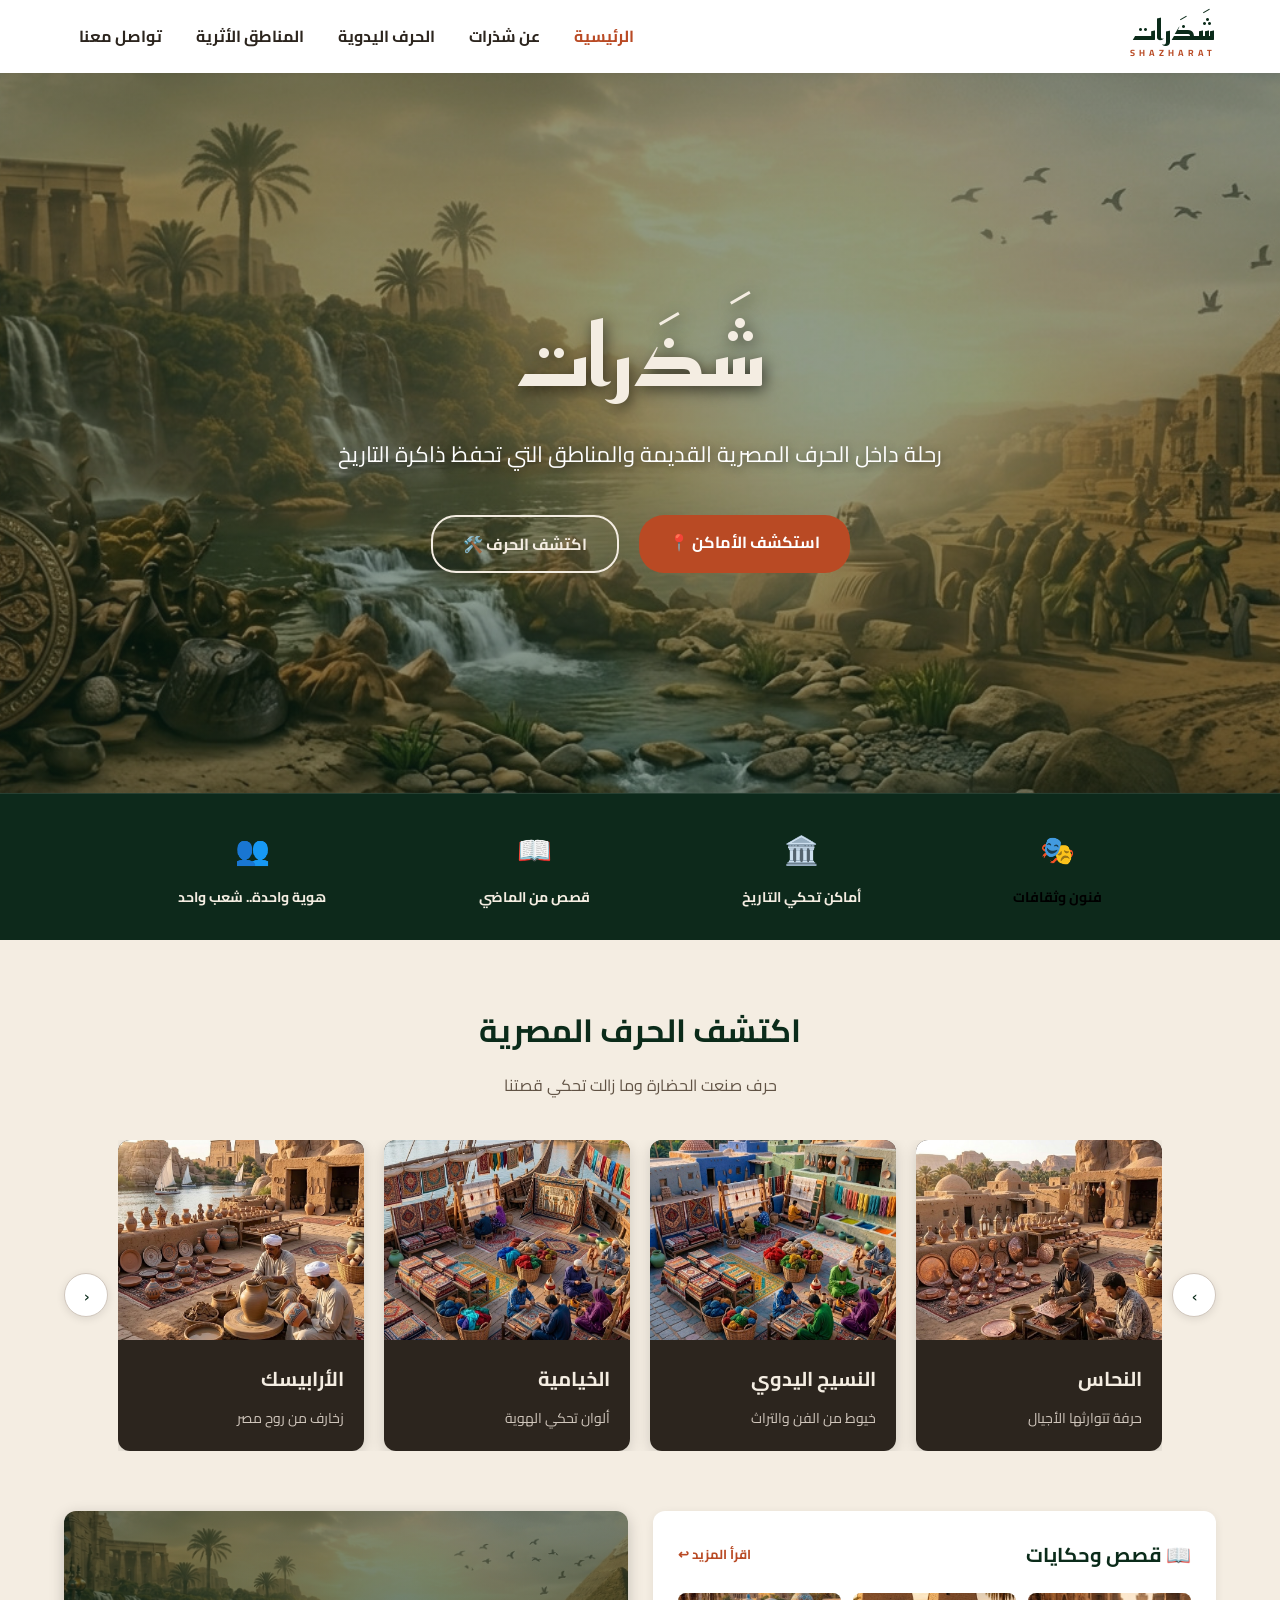
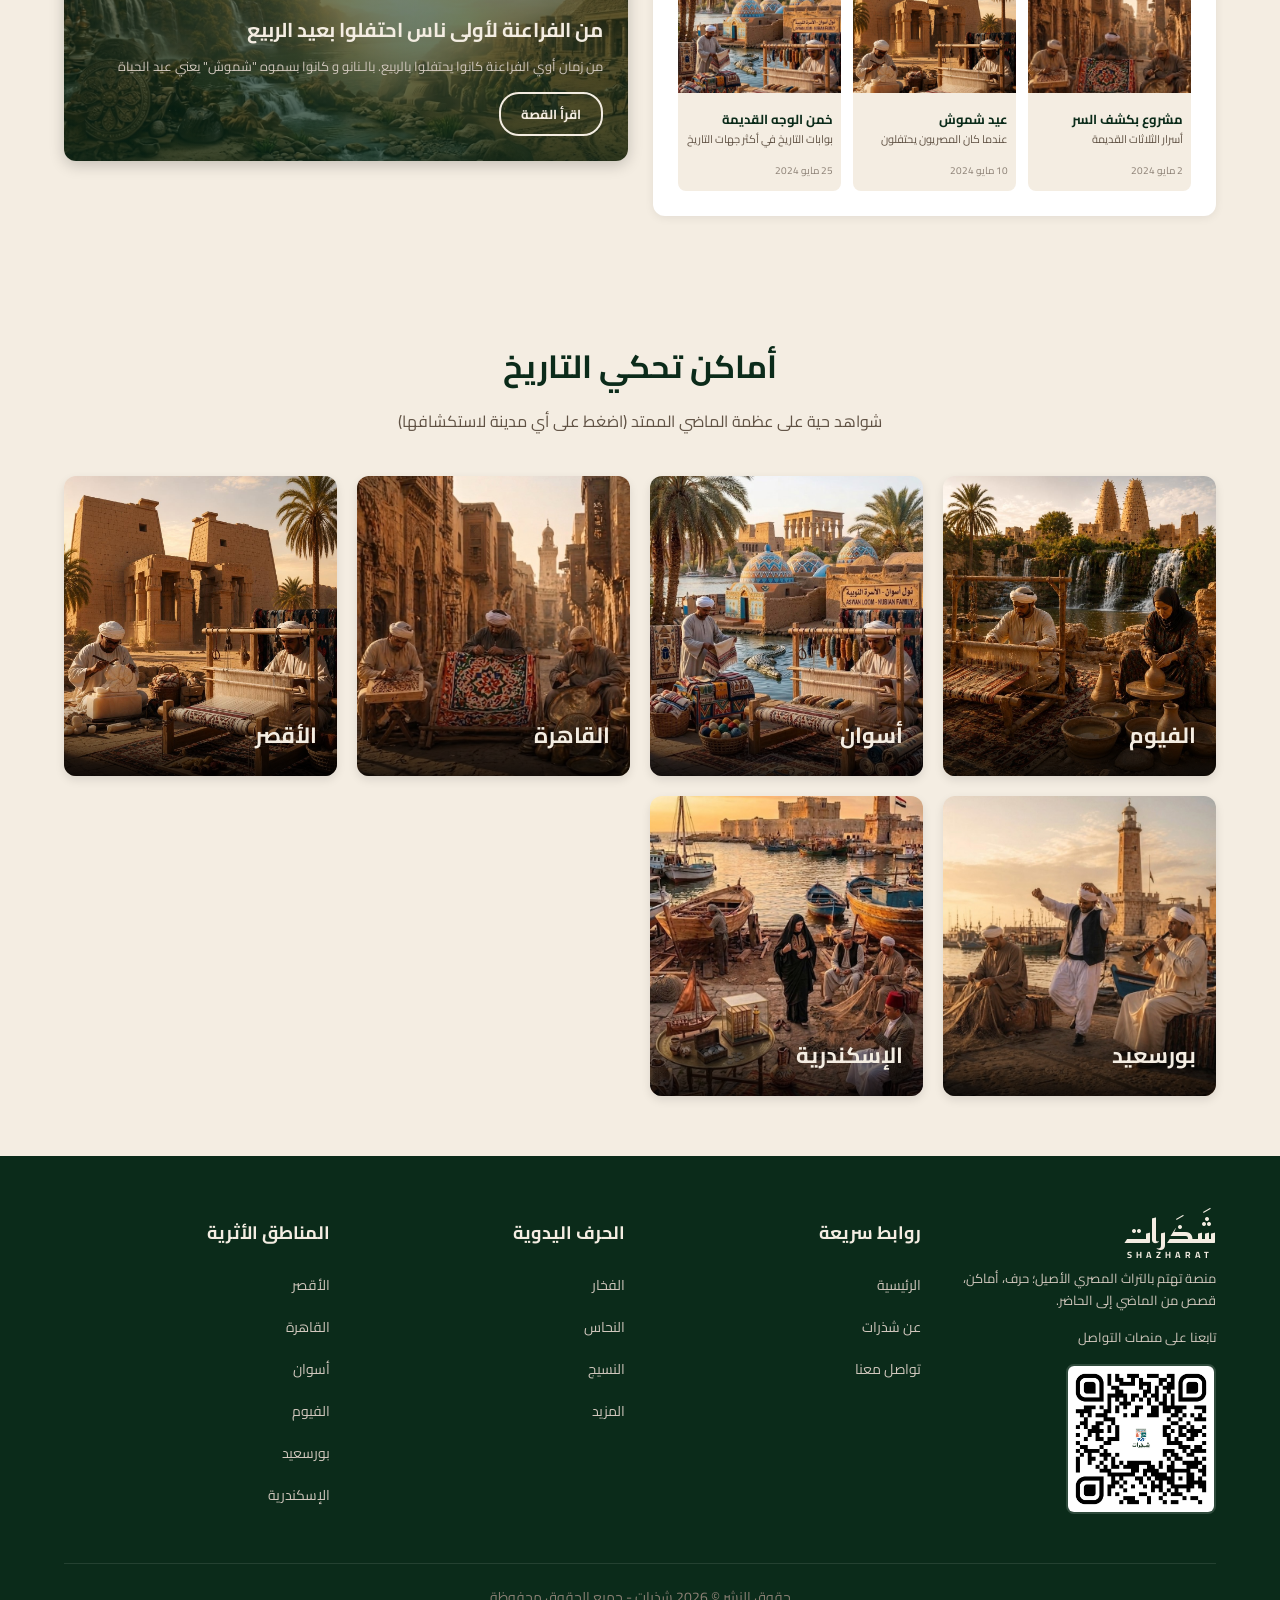
==== index.html @ 28dd688f "craete" ====
<!DOCTYPE html>
<html lang="ar" dir="rtl">
<head>
    <meta charset="UTF-8">
    <meta name="viewport" content="width=device-width, initial-scale=1.0">
    <title>شذرات - الرئيسية</title>
    
    <link rel="preconnect" href="https://fonts.googleapis.com">
    <link rel="preconnect" href="https://fonts.gstatic.com" crossorigin>
    <link href="https://fonts.googleapis.com/css2?family=Cairo:wght@400;700&family=Reem+Kufi:wght@700&display=swap" rel="stylesheet">
    <link rel="stylesheet" href="style.css">
    
    <style>
        html { scroll-behavior: smooth; }

        .modal {
            display: none; 
            position: fixed;
            z-index: 1000;
            left: 0; top: 0;
            width: 100%; height: 100%;
            background-color: rgba(0,0,0,0.6);
            backdrop-filter: blur(5px);
            overflow-y: auto;
        }

        .modal-content {
            background-color: #fcfbfa;
            margin: 5% auto;
            padding: 30px;
            border-radius: 12px;
            width: 80%;
            max-width: 850px;
            text-align: right;
            box-shadow: 0 5px 15px rgba(0,0,0,0.3);
            position: relative;
            animation: fadeIn 0.4s ease-out;
            line-height: 1.8;
        }

        .close-btn {
            color: #aaa;
            position: absolute;
            top: 15px; left: 20px;
            font-size: 30px;
            font-weight: bold;
            cursor: pointer;
            transition: color 0.2s;
        }

        .close-btn:hover { color: #d4a373; }

        @keyframes fadeIn {
            from { opacity: 0; transform: translateY(-20px); }
            to   { opacity: 1; transform: translateY(0); }
        }
    </style>
</head>
<body>

    <!-- الهيدر -->
    <header class="main-header">
        <div class="logo brand-font">
            شَذَرات
            <span class="logo-en">SHAZHARAT</span>
        </div>
        <nav class="nav-links" id="navLinks">
            <a href="#" class="active">الرئيسية</a>
            <a href="javascript:void(0)" id="aboutBtn">عن شذرات</a>
            <a href="crafts.html">الحرف اليدوية</a>
            <a href="#places-section">المناطق الأثرية</a>
            <a href="#">تواصل معنا</a>
        </nav>
        <button class="menu-toggle" id="menuToggle">☰</button>
    </header>

    <!-- الهيرو -->
    <section class="hero-section">
        <div class="hero-content">
            <h1 class="hero-title brand-font">شَذَرات</h1>
            <p class="hero-subtitle">رحلة داخل الحرف المصرية القديمة والمناطق التي تحفظ ذاكرة التاريخ</p>
            <div class="hero-buttons">
                <a href="#places-section" class="btn btn-primary">استكشف الأماكن 📍</a>
                <a href="crafts.html" class="btn btn-secondary">اكتشف الحرف 🛠️</a>
            </div>
        </div>
    </section>

    <!-- شريط التصنيفات -->
    <section class="quick-categories">
        <a href="arts-culture.html" class="category-item" style="text-decoration:none;color:inherit;">
            <span class="category-icon">🎭</span>
            <p>فنون وثقافات</p>
        </a>
        <div class="category-item">
            <span class="category-icon">🏛️</span>
            <p>أماكن تحكي التاريخ</p>
        </div>
        <div class="category-item">
            <span class="category-icon">📖</span>
            <p>قصص من الماضي</p>
        </div>
        <div class="category-item">
            <span class="category-icon">👥</span>
            <p>هوية واحدة.. شعب واحد</p>
        </div>
    </section>

    <!-- مودال عن شذرات -->
    <div id="aboutModal" class="modal">
        <div class="modal-content">
            <span class="close-btn" id="closeBtn">&times;</span>
            <h2 style="color:#0b2b1a;font-size:1.8rem;margin-bottom:15px;border-bottom:2px solid #d4a373;display:inline-block;padding-bottom:5px;">👥 مَن نحن؟</h2>
            <p style="font-size:1.05rem;color:#333;margin-bottom:10px;">نحن طلاب الفرقة الرابعة بقسم العلاقات العامة والإعلان، كلية الإعلام – جامعة بنى سويف.</p>
            <p style="font-size:1.05rem;color:#555;margin-bottom:25px;">لم يكن مشروع تخرجنا مجرد مهمة أكاديمية تنتهي بانتهاء العام الدراسي، بل اخترنا أن يكون رسالة نابضة بالحياة، تُعيد إحياء الجذور وتُسلط الضوء على الكنوز الحية التي صاغتها أيدي المبدعين المصريين عبر العصور.</p>
            <h2 style="color:#0b2b1a;font-size:1.8rem;margin-bottom:15px;border-bottom:2px solid #d4a373;display:inline-block;padding-bottom:5px;">✨ عن "شذرات"</h2>
            <blockquote style="font-style:italic;background-color:#f5f2eb;padding:15px;border-right:5px solid #0b2b1a;margin:15px 0;border-radius:4px;font-size:1.1rem;color:#0b2b1a;">
                <strong>"الشذرات هي قِطَع الذهب الصغيرة والصافية.. وهكذا هي تفاصيل هويتنا المصرية; مبعثرة في أركان المحروسة، وكل قطعة منها تحكي قصة وطن."</strong>
            </blockquote>
            <p style="font-size:1.05rem;color:#333;margin-bottom:15px;">
                <strong>"شذرات"</strong> هي حملة إعلامية متكاملة ولدت من شغفنا بتوثيق وحفظ الهوية الثقافية والحرف التراثية المصرية التي تواجه خطر الاندثار.
            </p>
            <p style="text-align:center;font-weight:bold;color:#0b2b1a;font-size:1.15rem;margin-top:30px;background-color:#e6edd9;padding:12px;border-radius:6px;">
                ✨ شذرات.. بنجمع خيوط الماضي، عشان ننور بيها طريق المستقبل.
            </p>
        </div>
    </div>

    <!-- قسم الحرف - سلايدر -->
    <section class="crafts-section">
        <h2 class="section-title">اكتشف الحرف المصرية</h2>
        <p class="section-subtitle">حرف صنعت الحضارة وما زالت تحكي قصتنا</p>
        
        <div class="slider-wrapper">
            <button class="slider-btn" id="slidePrev">&#8250;</button>
            <div class="crafts-slider" id="craftsSlider">
                <div class="crafts-track" id="craftsTrack">
                    <div class="craft-card">
                        <div class="card-img-container"><img src="images/pottery.jpg" alt="الفخار"></div>
                        <div class="card-info"><h3>الفخار</h3><p>من الطين تصنع الحياة</p></div>
                    </div>
                    <div class="craft-card">
                        <div class="card-img-container"><img src="images/copper.jpg" alt="النحاس"></div>
                        <div class="card-info"><h3>النحاس</h3><p>حرفة تتوارثها الأجيال</p></div>
                    </div>
                    <div class="craft-card">
                        <div class="card-img-container"><img src="images/weaving.jpg" alt="النسيج اليدوي"></div>
                        <div class="card-info"><h3>النسيج اليدوي</h3><p>خيوط من الفن والتراث</p></div>
                    </div>
                    <div class="craft-card">
                        <div class="card-img-container"><img src="images/khayamiya.jpg" alt="الخيامية"></div>
                        <div class="card-info"><h3>الخيامية</h3><p>ألوان تحكي الهوية</p></div>
                    </div>
                    <div class="craft-card">
                        <div class="card-img-container"><img src="images/pottery.jpg" alt="الأرابيسك"></div>
                        <div class="card-info"><h3>الأرابيسك</h3><p>زخارف من روح مصر</p></div>
                    </div>
                </div>
            </div>
            <button class="slider-btn" id="slideNext">&#8249;</button>
        </div>
    </section>

    <!-- قسم قصص وحكايات -->
    <section class="stories-section">
        <!-- بوكس القصص -->
        <div class="stories-box">
            <div class="stories-box-header">
                <h3>📖 قصص وحكايات</h3>
                <a href="#">اقرأ المزيد ↩</a>
            </div>
            <div class="story-cards-row">
                <a href="#" class="story-mini-card">
                    <img src="images/cairo.jpg" alt="مشروع بكشف السر">
                    <div class="story-mini-info">
                        <h4>مشروع بكشف السر</h4>
                        <p>أسرار الثلاثات القديمة</p>
                        <span>2 مايو 2024</span>
                    </div>
                </a>
                <a href="#" class="story-mini-card">
                    <img src="images/luxor.jpg" alt="عيد شموش">
                    <div class="story-mini-info">
                        <h4>عيد شموش</h4>
                        <p>عندما كان المصريون يحتفلون</p>
                        <span>10 مايو 2024</span>
                    </div>
                </a>
                <a href="#" class="story-mini-card">
                    <img src="images/aswan.jpg" alt="خمن الوجه القديمة">
                    <div class="story-mini-info">
                        <h4>خمن الوجه القديمة</h4>
                        <p>بوابات التاريخ في أكثر جهات التاريخ</p>
                        <span>25 مايو 2024</span>
                    </div>
                </a>
            </div>
        </div>

        <!-- القصة المميزة -->
        <div class="featured-story">
            <h3>من الفراعنة لأولى ناس احتفلوا بعيد الربيع</h3>
            <p>من زمان أوي الفراعنة كانوا يحتفلوا بالربيع. بالـنانو و كانوا بسموه "شموش" يعني عيد الحياة</p>
            <a href="#" class="btn-story">اقرأ القصة</a>
        </div>
    </section>

    <!-- أماكن تحكي التاريخ -->
    <section id="places-section" class="places-section">
        <h2 class="section-title">أماكن تحكي التاريخ</h2>
        <p class="section-subtitle">شواهد حية على عظمة الماضي الممتد (اضغط على أي مدينة لاستكشافها)</p>
        <div class="places-grid">
            <a href="fayoum.html" class="place-card">
                <img src="images/fayoum.jpg" alt="الفيوم">
                <div class="place-overlay"><h3>الفيوم</h3></div>
            </a>
            <a href="aswan.html" class="place-card">
                <img src="images/aswan.jpg" alt="أسوان">
                <div class="place-overlay"><h3>أسوان</h3></div>
            </a>
            <a href="cairo.html" class="place-card">
                <img src="images/cairo.jpg" alt="القاهرة">
                <div class="place-overlay"><h3>القاهرة</h3></div>
            </a>
            <a href="luxor.html" class="place-card">
                <img src="images/luxor.jpg" alt="الأقصر">
                <div class="place-overlay"><h3>الأقصر</h3></div>
            </a>
            <a href="portsaid.html" class="place-card">
                <img src="images/portsaid.jpg" alt="بورسعيد">
                <div class="place-overlay"><h3>بورسعيد</h3></div>
            </a>
            <a href="alexandria.html" class="place-card">
                <img src="images/alexandria.jpg" alt="الإسكندرية">
                <div class="place-overlay"><h3>الإسكندرية</h3></div>
            </a>
        </div>
    </section>

    <!-- الفوتر -->
    <footer class="main-footer">
        <div class="footer-container">
            <div class="footer-col">
                <h3 class="footer-logo brand-font">
                    شَذَرات
                    <span class="logo-en">SHAZHARAT</span>
                </h3>
                <p>منصة تهتم بالتراث المصري الأصيل؛ حرف، أماكن، قصص من الماضي إلى الحاضر.</p>
                <div class="qr-wrapper">
                    <p class="qr-label">تابعنا على منصات التواصل</p>
                    <img src="images/follow-us.jpg" alt="QR Code - تابعنا" class="qr-img">
                </div>
            </div>
            <div class="footer-col">
                <h4>روابط سريعة</h4>
                <ul>
                    <li><a href="#">الرئيسية</a></li>
                    <li><a href="javascript:void(0)" id="footerAboutBtn">عن شذرات</a></li>
                    <li><a href="#">تواصل معنا</a></li>
                </ul>
            </div>
            <div class="footer-col">
                <h4>الحرف اليدوية</h4>
                <ul>
                    <li><a href="crafts.html#pottery-section">الفخار</a></li>
                    <li><a href="crafts.html#copper-section">النحاس</a></li>
                    <li><a href="crafts.html#weaving-section">النسيج</a></li>
                    <li><a href="crafts.html">المزيد</a></li>
                </ul>
            </div>
            <div class="footer-col">
                <h4>المناطق الأثرية</h4>
                <ul>
                    <li><a href="luxor.html">الأقصر</a></li>
                    <li><a href="cairo.html">القاهرة</a></li>
                    <li><a href="aswan.html">أسوان</a></li>
                    <li><a href="fayoum.html">الفيوم</a></li>
                    <li><a href="portsaid.html">بورسعيد</a></li>
                    <li><a href="alexandria.html">الإسكندرية</a></li>
                </ul>
            </div>

        </div>
        <div class="footer-bottom">
            <p>حقوق النشر © 2026 شذرات - جميع الحقوق محفوظة</p>
        </div>
    </footer>

    <script>
        // القائمة
        const menuToggle = document.getElementById("menuToggle");
        const navLinks = document.getElementById("navLinks");
        menuToggle.onclick = function() { navLinks.classList.toggle("open"); }

        // المودال
        const modal = document.getElementById("aboutModal");
        const btnHeader = document.getElementById("aboutBtn");
        const btnFooter = document.getElementById("footerAboutBtn");
        const closeBtn = document.getElementById("closeBtn");
        btnHeader.onclick = function() { modal.style.display = "block"; }
        btnFooter.onclick = function() { modal.style.display = "block"; }
        closeBtn.onclick = function() { modal.style.display = "none"; }
        window.onclick = function(event) { if (event.target == modal) modal.style.display = "none"; }

        // السلايدر
        const track = document.getElementById("craftsTrack");
        const slider = document.getElementById("craftsSlider");
        let currentIndex = 0;

        function getVisibleCards() {
            return window.innerWidth <= 480 ? 1 : window.innerWidth <= 768 ? 2 : 4;
        }

        function getCardWidth() {
            const cards = track.querySelectorAll(".craft-card");
            if (!cards.length) return 0;
            return cards[0].offsetWidth + 20;
        }

        function totalCards() {
            return track.querySelectorAll(".craft-card").length;
        }

        document.getElementById("slideNext").onclick = function() {
            const visible = getVisibleCards();
            const max = totalCards() - visible;
            if (currentIndex < max) {
                currentIndex++;
                track.style.transform = `translateX(${currentIndex * getCardWidth()}px)`;
            }
        }

        document.getElementById("slidePrev").onclick = function() {
            if (currentIndex > 0) {
                currentIndex--;
                track.style.transform = `translateX(${currentIndex * getCardWidth()}px)`;
            }
        }

        window.addEventListener("resize", function() {
            currentIndex = 0;
            track.style.transform = "translateX(0)";
        });
    </script>

</body>
</html>
---- style.css ----
/* ==========================================
   1. إعدادات عامة للموقع والخط
   ========================================== */
* {
    margin: 0;
    padding: 0;
    box-sizing: border-box;
    font-family: 'Cairo', sans-serif;
}

body {
    background-color: #f4ede2;
}

.brand-font {
    font-family: 'Reem Kufi', 'Cairo', sans-serif !important;
    color: #0b2b1a !important;
    font-weight: 700;
}

/* ==========================================
   2. الهيدر
   ========================================== */
.main-header {
    background-color: #ffffff;
    display: flex;
    justify-content: space-between;
    align-items: center;
    padding: 15px 5%;
    box-shadow: 0 2px 5px rgba(0,0,0,0.05);
    position: relative;
    z-index: 100;
}

.logo {
    font-size: 28px;
    font-weight: bold;
    text-align: center;
    line-height: 1.1;
}

.logo-en {
    display: block;
    font-family: 'Cairo', sans-serif !important;
    font-size: 9px;
    letter-spacing: 4px;
    color: #b94a24 !important;
    text-align: center;
    font-weight: 700;
    margin-top: 2px;
}

.nav-links a {
    text-decoration: none;
    color: #2c251e;
    margin: 0 15px;
    font-weight: 700;
    transition: color 0.3s;
}

.nav-links a:hover, .nav-links a.active {
    color: #b94a24;
}

.menu-toggle {
    display: none;
    font-size: 24px;
    background: none;
    border: none;
    cursor: pointer;
    color: #0b2b1a;
}

/* ==========================================
   3. Hero Section
   ========================================== */
.hero-section {
    background: linear-gradient(rgba(11, 43, 26, 0.45), rgba(11, 43, 26, 0.45)), 
                url('images/hero-bg.jpg') no-repeat center center/cover;
    min-height: 80vh; 
    display: flex;
    justify-content: center;
    align-items: center;
    text-align: center;
    padding: 40px 20px;
}

.hero-content {
    max-width: 700px;
}

.hero-title {
    font-size: 85px;
    margin-bottom: 15px;
    letter-spacing: 1px;
    color: #f4ede2 !important;
    text-shadow: 2px 4px 15px rgba(0, 0, 0, 0.6);
}

.hero-subtitle {
    font-size: 22px;
    color: #ffffff;
    margin-bottom: 40px;
    line-height: 1.8;
    text-shadow: 1px 2px 8px rgba(0, 0, 0, 0.5);
}

.hero-buttons {
    display: flex;
    justify-content: center;
    gap: 20px;
}

.btn {
    padding: 12px 30px;
    font-size: 16px;
    font-weight: bold;
    text-decoration: none;
    border-radius: 25px;
    transition: all 0.3s ease;
}

.btn-primary {
    background-color: #b94a24;
    color: #ffffff;
}

.btn-primary:hover {
    background-color: #9c3b1b;
}

.btn-secondary {
    background-color: transparent;
    color: #f4ede2;
    border: 2px solid #f4ede2;
}

.btn-secondary:hover {
    background-color: #f4ede2;
    color: #0b2b1a;
}

/* ==========================================
   4. شريط التصنيفات
   ========================================== */
.quick-categories {
    background-color: #0d291b;
    display: flex;
    justify-content: space-around;
    align-items: center;
    padding: 20px 8%;
    border-top: 1px solid rgba(255, 255, 255, 0.1);
}

.category-item {
    text-align: center;
    color: #f4ede2;
    cursor: pointer;
    transition: transform 0.3s ease, color 0.3s ease;
    padding: 10px;
}

.category-item:hover {
    transform: translateY(-5px);
    color: #b94a24;
}

.category-icon {
    font-size: 28px;
    display: block;
    margin-bottom: 8px;
}

.category-item p {
    font-size: 14px;
    font-weight: 700;
}

/* ==========================================
   5. قسم الحرف - سلايدر
   ========================================== */
.crafts-section {
    padding: 60px 5%;
    text-align: center;
    background-color: #f4ede2;
}

.section-title {
    font-size: 32px;
    color: #0b2b1a;
    margin-bottom: 10px;
    font-weight: 700;
}

.section-subtitle {
    font-size: 16px;
    color: #605244;
    margin-bottom: 40px;
}

/* السلايدر */
.slider-wrapper {
    position: relative;
    display: flex;
    align-items: center;
    gap: 10px;
}

.slider-btn {
    background-color: #ffffff;
    border: 1px solid #d1c7bd;
    border-radius: 50%;
    width: 44px;
    height: 44px;
    font-size: 18px;
    cursor: pointer;
    flex-shrink: 0;
    display: flex;
    align-items: center;
    justify-content: center;
    box-shadow: 0 2px 8px rgba(0,0,0,0.1);
    transition: all 0.3s;
    color: #0b2b1a;
    z-index: 2;
}

.slider-btn:hover {
    background-color: #0b2b1a;
    color: #f4ede2;
}

.crafts-slider {
    overflow: hidden;
    flex: 1;
}

.crafts-track {
    display: flex;
    gap: 20px;
    transition: transform 0.4s ease;
}

.craft-card {
    background-color: #2c251e;
    border-radius: 12px;
    overflow: hidden;
    box-shadow: 0 4px 15px rgba(0,0,0,0.15);
    transition: transform 0.3s ease;
    flex: 0 0 calc(25% - 15px);
    min-width: calc(25% - 15px);
}

.craft-card:hover {
    transform: translateY(-8px);
}

.card-img-container {
    height: 200px;
    overflow: hidden;
}

.card-img-container img {
    width: 100%;
    height: 100%;
    object-fit: cover;
}

.card-info {
    padding: 20px;
    text-align: right;
}

.card-info h3 {
    color: #f4ede2;
    font-size: 20px;
    margin-bottom: 8px;
}

.card-info p {
    color: #d1c7bd;
    font-size: 14px;
}

/* ==========================================
   5.5 قسم قصص وحكايات
   ========================================== */
.stories-section {
    padding: 0 5% 60px 5%;
    background-color: #f4ede2;
    display: grid;
    grid-template-columns: 1fr 1fr;
    gap: 25px;
    align-items: start;
}

/* بوكس قصص وحكايات (يسار) */
.stories-box {
    background-color: #ffffff;
    border-radius: 12px;
    padding: 25px;
    box-shadow: 0 2px 10px rgba(0,0,0,0.07);
}

.stories-box-header {
    display: flex;
    justify-content: space-between;
    align-items: center;
    margin-bottom: 20px;
}

.stories-box-header h3 {
    font-size: 20px;
    color: #0b2b1a;
    font-weight: 700;
}

.stories-box-header a {
    font-size: 13px;
    color: #b94a24;
    text-decoration: none;
    font-weight: 700;
    display: flex;
    align-items: center;
    gap: 4px;
}

.stories-box-header a:hover {
    text-decoration: underline;
}

.story-cards-row {
    display: grid;
    grid-template-columns: repeat(3, 1fr);
    gap: 12px;
}

.story-mini-card {
    border-radius: 8px;
    overflow: hidden;
    background-color: #f4ede2;
    text-decoration: none;
    transition: transform 0.3s;
    display: block;
}

.story-mini-card:hover {
    transform: translateY(-4px);
}

.story-mini-card img {
    width: 100%;
    height: 100px;
    object-fit: cover;
}

.story-mini-info {
    padding: 8px;
    text-align: right;
}

.story-mini-info h4 {
    font-size: 13px;
    color: #0b2b1a;
    font-weight: 700;
    margin-bottom: 4px;
    line-height: 1.4;
}

.story-mini-info p {
    font-size: 11px;
    color: #605244;
    line-height: 1.4;
    margin-bottom: 6px;
}

.story-mini-info span {
    font-size: 10px;
    color: #8c8075;
}

/* البوكس المميز (يمين) */
.featured-story {
    border-radius: 12px;
    overflow: hidden;
    position: relative;
    min-height: 250px;
    background: linear-gradient(rgba(11,43,26,0.5), rgba(11,43,26,0.7)),
                url('images/hero-bg.jpg') center/cover no-repeat;
    display: flex;
    flex-direction: column;
    justify-content: flex-end;
    padding: 25px;
    box-shadow: 0 4px 15px rgba(0,0,0,0.2);
}

.featured-story h3 {
    color: #f4ede2;
    font-size: 20px;
    font-weight: 700;
    margin-bottom: 10px;
    line-height: 1.5;
    text-align: right;
}

.featured-story p {
    color: #d1c7bd;
    font-size: 13px;
    line-height: 1.7;
    text-align: right;
    margin-bottom: 15px;
}

.btn-story {
    display: inline-block;
    padding: 8px 20px;
    border: 2px solid #f4ede2;
    color: #f4ede2;
    text-decoration: none;
    border-radius: 20px;
    font-size: 13px;
    font-weight: 700;
    transition: all 0.3s;
    align-self: flex-start;
}

.btn-story:hover {
    background-color: #f4ede2;
    color: #0b2b1a;
}

/* ==========================================
   5.6 أماكن تحكي التاريخ
   ========================================== */
.places-section {
    padding: 60px 5%;
    text-align: center;
    background-color: #f4ede2;
}

.places-grid {
    display: grid;
    grid-template-columns: repeat(auto-fit, minmax(220px, 1fr));
    gap: 20px;
}

.place-card {
    position: relative;
    height: 300px;
    border-radius: 12px;
    overflow: hidden;
    box-shadow: 0 4px 10px rgba(0,0,0,0.1);
    display: block;
    text-decoration: none;
}

.place-card img {
    width: 100%;
    height: 100%;
    object-fit: cover;
    transition: transform 0.5s ease;
}

.place-card:hover img {
    transform: scale(1.1);
}

.place-overlay {
    position: absolute;
    bottom: 0;
    left: 0;
    right: 0;
    background: linear-gradient(transparent, rgba(0, 0, 0, 0.8));
    padding: 20px;
    text-align: right;
}

.place-overlay h3 {
    color: #f4ede2;
    font-size: 22px;
    margin: 0;
}

/* ==========================================
   5.7 الفوتر
   ========================================== */
.main-footer {
    background-color: #0b2b1a;
    color: #d1c7bd;
    padding: 60px 5% 20px 5%;
}

.footer-container {
    display: flex;
    justify-content: space-between;
    flex-wrap: wrap;
    gap: 30px;
    border-bottom: 1px solid rgba(255,255,255,0.1);
    padding-bottom: 40px;
}

.footer-col {
    flex: 1;
    min-width: 160px;
}

.footer-logo {
    font-size: 32px;
    margin-bottom: 8px;
    color: #f4ede2 !important;
    line-height: 1;
    display: inline-block;
}

.footer-logo .logo-en {
    color: #f4ede2 !important;
    font-size: 9px;
    letter-spacing: 4px;
    margin-top: 2px;
    display: block;
    line-height: 1;
}

.footer-col p {
    font-size: 13px;
    line-height: 1.7;
    margin-bottom: 15px;
    color: #d1c7bd;
}

/* QR Code في الفوتر */
.qr-wrapper {
    margin-top: 12px;
}

.qr-label {
    font-size: 12px;
    color: #d1c7bd;
    margin-bottom: 8px;
}

.qr-img {
    width: 150px;
    height: 150px;
    object-fit: cover;
    border-radius: 8px;
    border: 2px solid rgba(255,255,255,0.15);
}

.footer-col h4 {
    color: #f4ede2;
    margin-bottom: 20px;
    font-size: 18px;
    position: relative;
}

.footer-col ul {
    list-style: none;
}

.footer-col ul li {
    margin-bottom: 12px;
}

.footer-col ul li a {
    color: #d1c7bd;
    text-decoration: none;
    transition: color 0.3s;
    font-size: 14px;
}

.footer-col ul li a:hover {
    color: #b94a24;
}

.footer-bottom {
    text-align: center;
    padding-top: 20px;
    font-size: 14px;
    color: #8c8075;
}

/* ==========================================
   6. موبايل وتابلت
   ========================================== */
@media (max-width: 768px) {
    .menu-toggle { display: block; }

    .nav-links {
        display: none;
        flex-direction: column;
        position: absolute;
        top: 100%;
        left: 0;
        right: 0;
        background-color: #ffffff;
        box-shadow: 0 4px 10px rgba(0, 0, 0, 0.1);
        padding: 15px 0;
        gap: 0;
        z-index: 999;
    }

    .nav-links.open { display: flex; }

    .nav-links a {
        margin: 0;
        padding: 12px 25px;
        width: 100%;
        text-align: right;
        border-bottom: 1px solid #f5f2eb;
    }

    .nav-links a:last-child { border-bottom: none; }

    .hero-title { font-size: 52px; }
    .hero-subtitle { font-size: 16px; }

    .hero-buttons { flex-direction: column; gap: 15px; }
    .btn { width: 100%; }

    .quick-categories {
        flex-wrap: wrap;
        justify-content: center;
        gap: 15px;
        padding: 20px;
    }

    .category-item { flex: 1 1 40%; }

    .craft-card { flex: 0 0 calc(50% - 10px); min-width: calc(50% - 10px); }

    .section-title { font-size: 26px; }

    .stories-section {
        grid-template-columns: 1fr;
    }

    .story-cards-row { grid-template-columns: repeat(2, 1fr); }

    .places-grid { grid-template-columns: repeat(2, 1fr); gap: 15px; }
    .place-overlay { text-align: center; }

    .footer-container { flex-direction: column; text-align: center; }
    .social-icons { justify-content: center; }
}

@media (max-width: 480px) {
    .craft-card { flex: 0 0 100%; min-width: 100%; }
    .places-grid { grid-template-columns: 1fr; }
    .story-cards-row { grid-template-columns: 1fr; }
}
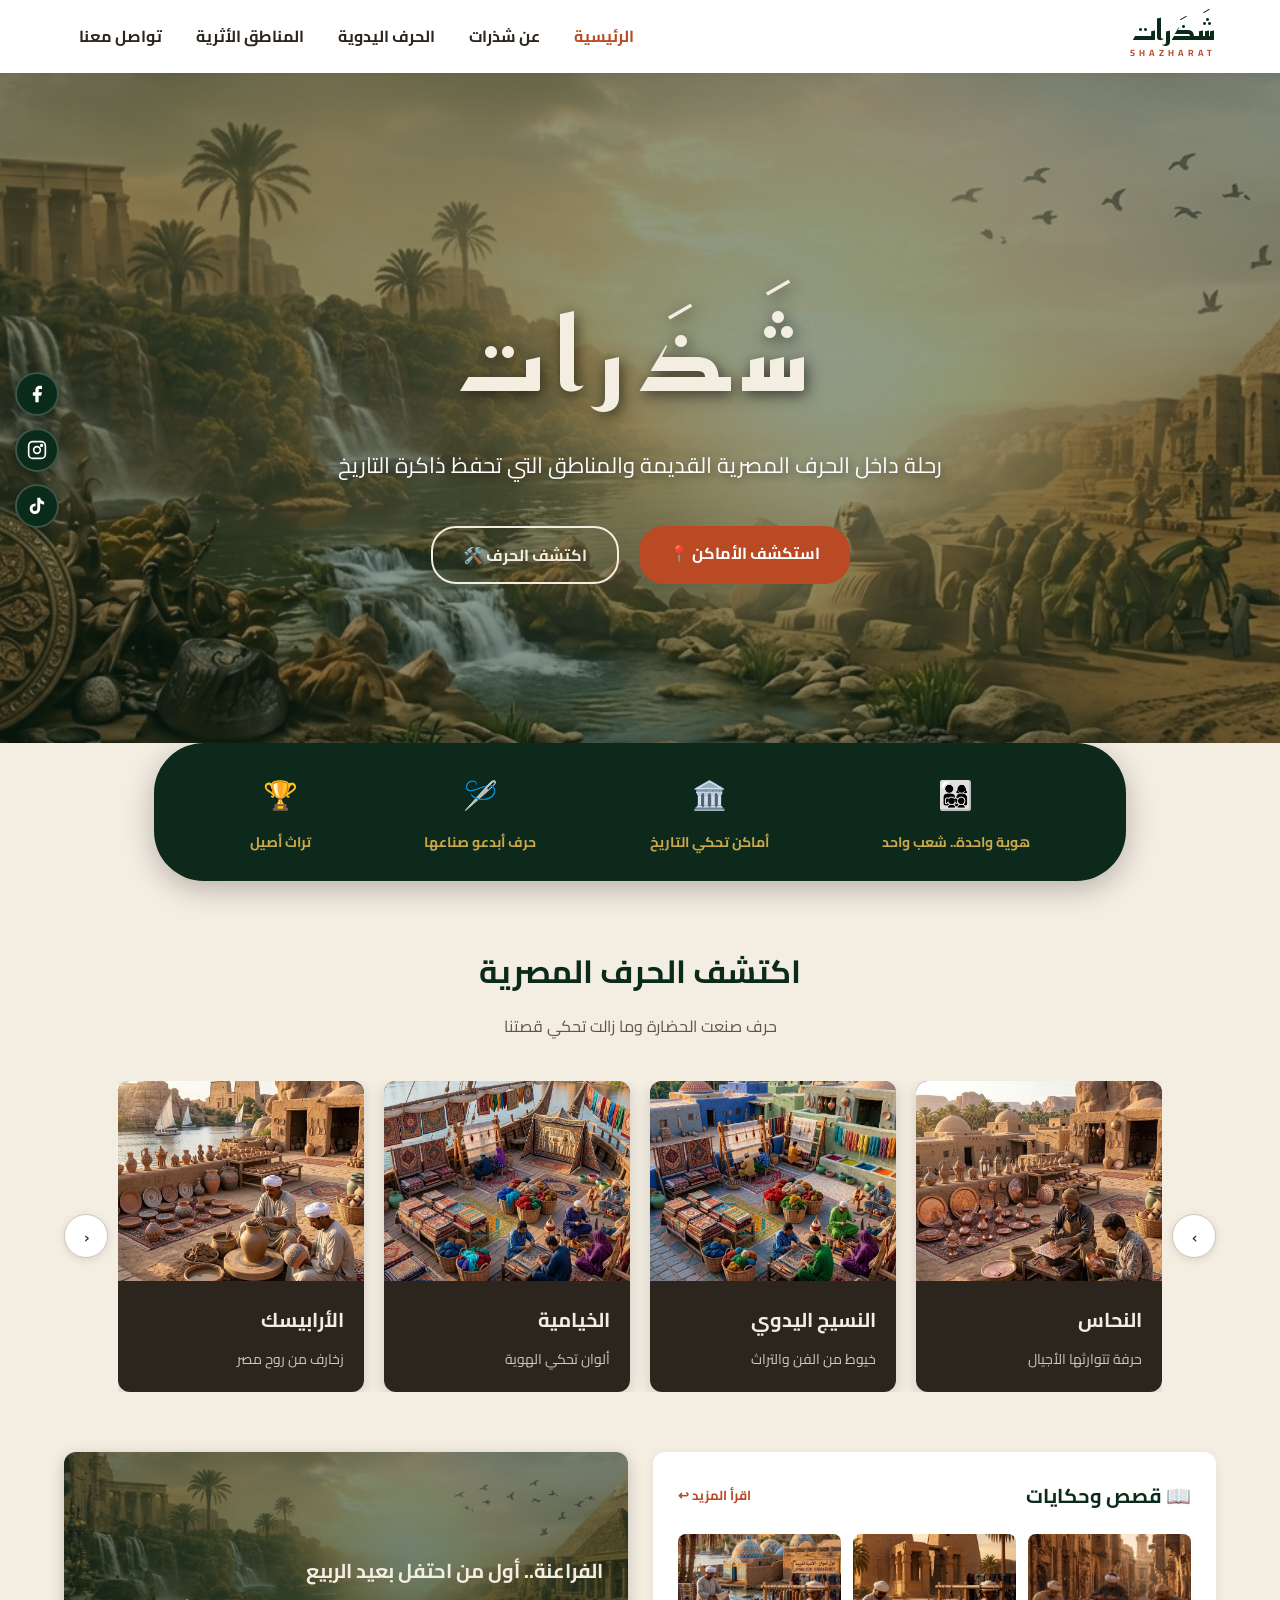
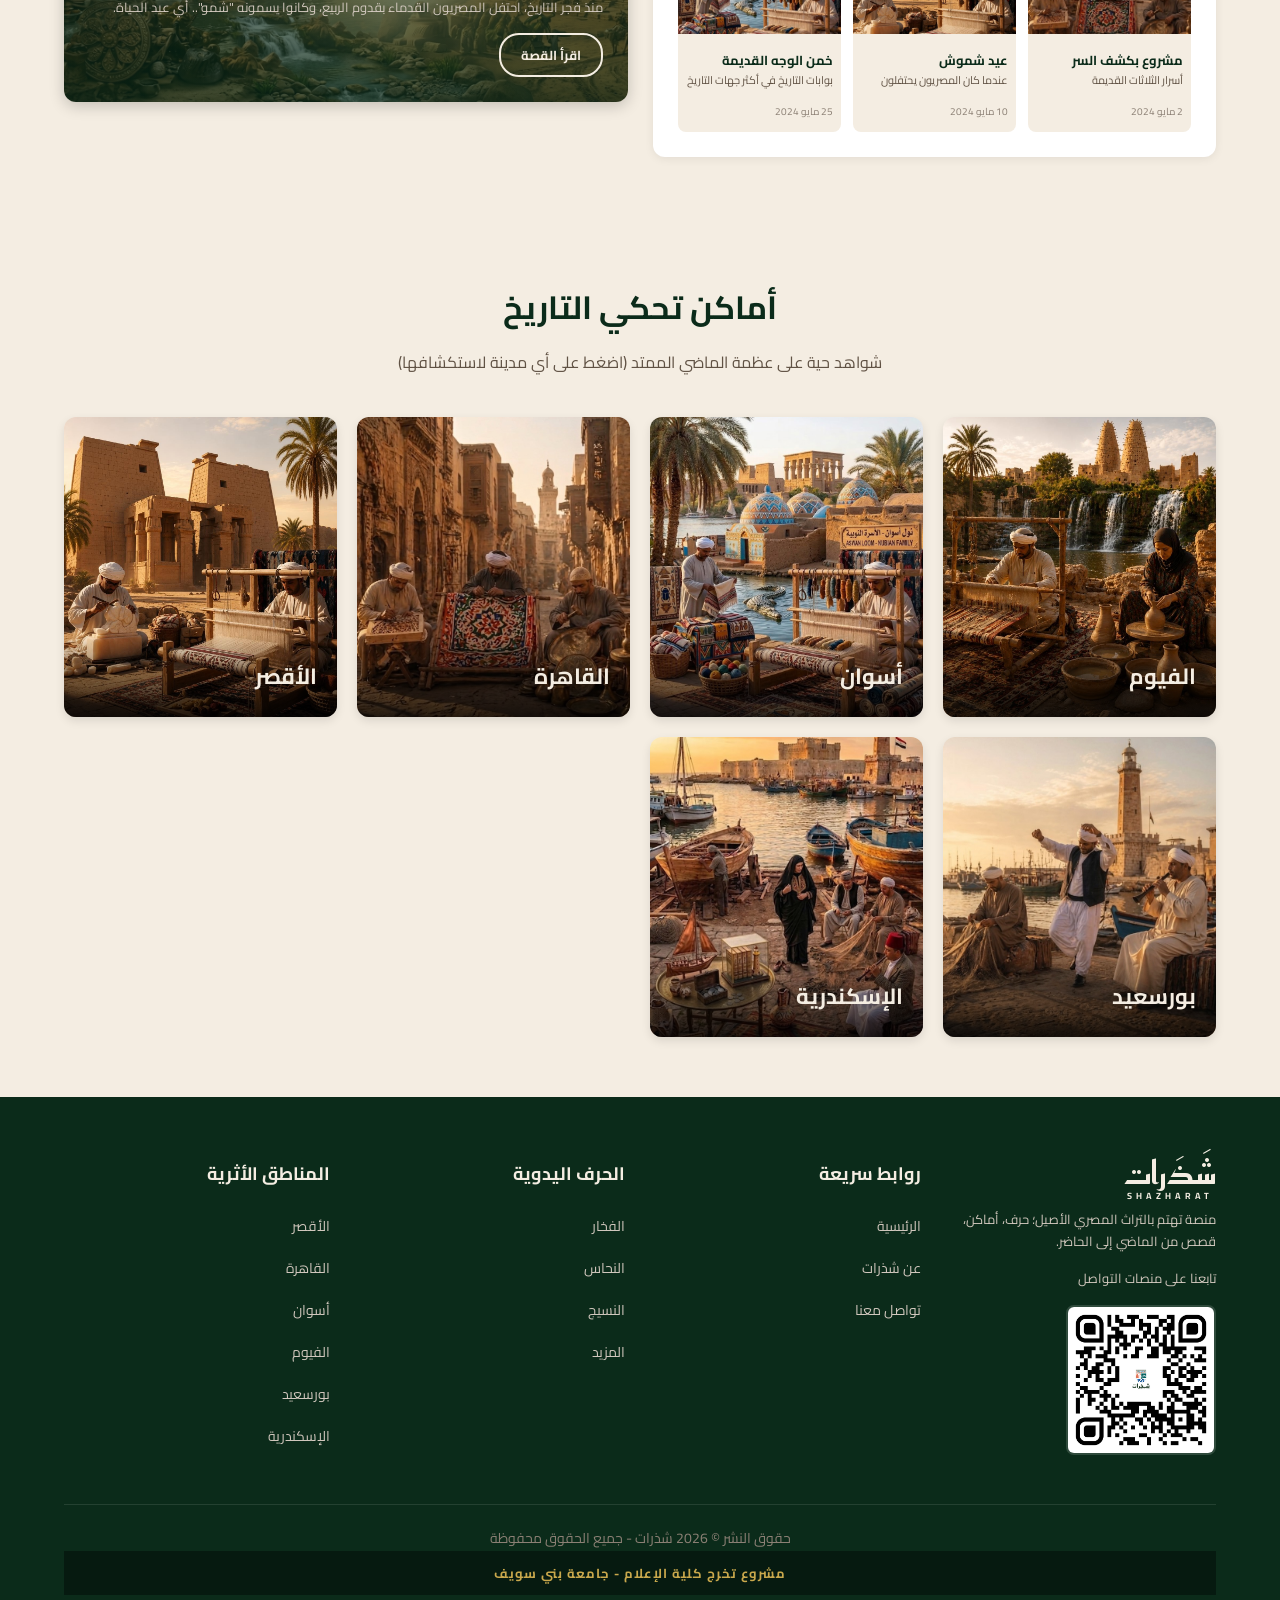
==== commit 644dc071: "First upload" ====
--- a/index.html
+++ b/index.html
@@ -74,6 +74,19 @@
         <button class="menu-toggle" id="menuToggle">☰</button>
     </header>
 
+    <!-- أيقونات السوشيال الجانبية -->
+    <div class="social-sidebar">
+        <a href="https://www.facebook.com/profile.php?id=61587742401086&mibextid=wwXIfr&rdid=8DJfgrWM0STw298u&share_url=https%3A%2F%2Fwww.facebook.com%2Fshare%2F1F2NFBipRy%2F%3Fmibextid%3DwwXIfr#" target="_blank" title="Facebook">
+            <svg width="20" height="20" viewBox="0 0 24 24" fill="white"><path d="M18 2h-3a5 5 0 0 0-5 5v3H7v4h3v8h4v-8h3l1-4h-4V7a1 1 0 0 1 1-1h3z"/></svg>
+        </a>
+        <a href="https://www.instagram.com/project.x56?igsh=MW95ZDBvMW1obDUzbQ%3D%3De" target="_blank" title="Instagram">
+            <svg width="20" height="20" viewBox="0 0 24 24" fill="none" stroke="white" stroke-width="2" stroke-linecap="round" stroke-linejoin="round"><rect x="2" y="2" width="20" height="20" rx="5" ry="5"/><circle cx="12" cy="12" r="4"/><circle cx="17.5" cy="6.5" r="1" fill="white"/></svg>
+        </a>
+        <a href="https://www.tiktok.com/@projectx430?_r=1&_t=ZS-94bt00Vonp9" target="_blank" title="TikTok">
+            <svg width="20" height="20" viewBox="0 0 24 24" fill="white"><path d="M19.59 6.69a4.83 4.83 0 0 1-3.77-4.25V2h-3.45v13.67a2.89 2.89 0 0 1-2.88 2.5 2.89 2.89 0 0 1-2.89-2.89 2.89 2.89 0 0 1 2.89-2.89c.28 0 .54.04.79.1V9.01a6.33 6.33 0 0 0-.79-.05 6.34 6.34 0 0 0-6.34 6.34 6.34 6.34 0 0 0 6.34 6.34 6.34 6.34 0 0 0 6.33-6.34V8.75a8.2 8.2 0 0 0 4.78 1.52V6.82a4.85 4.85 0 0 1-1.01-.13z"/></svg>
+        </a>
+    </div>
+
     <!-- الهيرو -->
     <section class="hero-section">
         <div class="hero-content">
@@ -87,22 +100,24 @@
     </section>
 
     <!-- شريط التصنيفات -->
-    <section class="quick-categories">
-        <a href="arts-culture.html" class="category-item" style="text-decoration:none;color:inherit;">
-            <span class="category-icon">🎭</span>
-            <p>فنون وثقافات</p>
-        </a>
-        <div class="category-item">
-            <span class="category-icon">🏛️</span>
-            <p>أماكن تحكي التاريخ</p>
-        </div>
-        <div class="category-item">
-            <span class="category-icon">📖</span>
-            <p>قصص من الماضي</p>
-        </div>
-        <div class="category-item">
-            <span class="category-icon">👥</span>
-            <p>هوية واحدة.. شعب واحد</p>
+    <section class="quick-categories-wrapper">
+        <div class="quick-categories">
+            <a href="index.html#places-section" class="category-item" style="text-decoration:none;">
+                <span class="category-icon">👨‍👩‍👧‍👦</span>
+                <p>هوية واحدة.. شعب واحد</p>
+            </a>
+            <a href="index.html#places-section" class="category-item" style="text-decoration:none;">
+                <span class="category-icon">🏛️</span>
+                <p>أماكن تحكي التاريخ</p>
+            </a>
+            <a href="crafts.html" class="category-item" style="text-decoration:none;">
+                <span class="category-icon">🪡</span>
+                <p>حرف أبدعو صناعها</p>
+            </a>
+            <a href="arts-culture.html" class="category-item" style="text-decoration:none;">
+                <span class="category-icon">🏆</span>
+                <p>تراث أصيل</p>
+            </a>
         </div>
     </section>
 
@@ -199,10 +214,48 @@
 
         <!-- القصة المميزة -->
         <div class="featured-story">
-            <h3>من الفراعنة لأولى ناس احتفلوا بعيد الربيع</h3>
-            <p>من زمان أوي الفراعنة كانوا يحتفلوا بالربيع. بالـنانو و كانوا بسموه "شموش" يعني عيد الحياة</p>
-            <a href="#" class="btn-story">اقرأ القصة</a>
-        </div>
+            <h3>الفراعنة.. أول من احتفل بعيد الربيع</h3>
+            <p>منذ فجر التاريخ، احتفل المصريون القدماء بقدوم الربيع، وكانوا يسمونه "شمو".. أي عيد الحياة.</p>
+            <button onclick="document.getElementById('storyModal').style.display='block'" class="btn-story">اقرأ القصة</button>
+        </div>
+    </section>
+
+    <!-- مودال القصة -->
+    <div id="storyModal" style="display:none; position:fixed; z-index:1000; left:0; top:0; width:100%; height:100%; background:rgba(0,0,0,0.7); backdrop-filter:blur(5px); overflow-y:auto;">
+        <div style="background:#fcfbfa; margin:4% auto; padding:40px; border-radius:14px; width:85%; max-width:800px; text-align:right; position:relative; line-height:2; box-shadow:0 10px 40px rgba(0,0,0,0.3); animation:fadeIn 0.4s ease-out;">
+            <span onclick="document.getElementById('storyModal').style.display='none'" style="position:absolute; top:15px; left:20px; font-size:30px; cursor:pointer; color:#aaa; font-weight:bold; transition:color 0.2s;" onmouseover="this.style.color='#b94a24'" onmouseout="this.style.color='#aaa'">&times;</span>
+
+            <div style="border-bottom:2px solid #d4a373; padding-bottom:15px; margin-bottom:25px;">
+                <span style="background:#b94a24; color:#fff; font-size:11px; font-weight:700; padding:4px 12px; border-radius:20px; letter-spacing:1px;">📜 قصص من الماضي</span>
+                <h2 style="color:#0b2b1a; font-size:1.7rem; margin-top:12px; font-family:'Cairo', sans-serif; font-weight:700;">حكاية من قلب التاريخ: سر "شِمو" وعيد الحياة</h2>
+            </div>
+
+            <p style="color:#333; font-size:1.05rem; margin-bottom:20px;">في أحضان النيل الخالد، وبين جدران المعابد الشامخة التي تتحدى الزمن، بدأت القصة. لم يكن الربيع عند أجدادنا الفراعنة مجرد فصلٍ تتفتح فيه الزهور، بل كان "عيد الحياة" وبعث الأرض من جديد.</p>
+
+            <h3 style="color:#0b2b1a; font-size:1.2rem; margin-bottom:10px;">🌅 شروق شمس الربيع</h3>
+            <p style="color:#444; font-size:1rem; margin-bottom:15px;">منذ آلاف السنين، ومع أول شعاع دافئ يكسر برودة الشتاء، كان المصري القديم يتطلع إلى السماء بلهفة؛ ففي هذا اليوم تحديداً يتساوى الليل والنهار، لتعلن الطبيعة عن انطلاق احتفال مهيب أطلقوا عليه اسم <strong>"شِمو"</strong> (أي تجدد الحياة).</p>
+            <p style="color:#444; font-size:1rem; margin-bottom:25px;">كانت البيوت تتزين بسعف النخيل، والقلوب تمتلئ بالبهجة، حيث يخرج الصغار والكبار إلى ضفاف النيل الساحر، لتتدفق المياه محملة بالخير، وتجري الشلالات بين الصخور لتغسل هموم العام الماضي.</p>
+
+            <h3 style="color:#0b2b1a; font-size:1.2rem; margin-bottom:15px;">🎉 طقوس مبهجة ممتدة عبر الزمن</h3>
+            <div style="background:#f5f2eb; border-radius:10px; padding:20px; margin-bottom:25px;">
+                <p style="color:#444; font-size:1rem; margin-bottom:12px;">لم تكن المظاهر تختلف كثيراً عما نعيشه اليوم، فالحياة تولد من جديد في كل تفصيلة:</p>
+                <ul style="list-style:none; padding:0; display:flex; flex-direction:column; gap:10px;">
+                    <li style="color:#333; font-size:1rem; display:flex; gap:8px; align-items:flex-start;"><span style="color:#b94a24; font-weight:bold; margin-top:2px;">◈</span><span><strong>البيض الملون:</strong> كان رمزاً لخلق الحياة من جماد، يلونونه ويزينونه بأمنياتهم، ثم يرفعونه في سلال من الخوص لتتحقق مع شروق الشمس.</span></li>
+                    <li style="color:#333; font-size:1rem; display:flex; gap:8px; align-items:flex-start;"><span style="color:#b94a24; font-weight:bold; margin-top:2px;">◈</span><span><strong>البصل الأخضر والخس:</strong> يمثلان التجدد، والخصوبة، وصحة الجسد.</span></li>
+                    <li style="color:#333; font-size:1rem; display:flex; gap:8px; align-items:flex-start;"><span style="color:#b94a24; font-weight:bold; margin-top:2px;">◈</span><span><strong>الأسماك المملحة:</strong> تعبيراً عن حبهم للنيل وعطائه المستمر.</span></li>
+                </ul>
+            </div>
+
+            <h3 style="color:#0b2b1a; font-size:1.2rem; margin-bottom:10px;">🏛️ إرث لا يموت</h3>
+            <p style="color:#444; font-size:1rem; margin-bottom:20px;">مرت القرون، وتغيرت اللغات والعصور، فتحولت "شِمو" الفرعونية بمرور الوقت إلى <strong>"شم النسيم"</strong> الذي نحتفل به حتى يومنا هذا، لكن الجوهر ظل ثابتاً: تجمع العائلة، الضحكات التي تملأ الحدائق، والاحتفاء بجمال الطبيعة وأمل البدايات الجديدة.</p>
+
+            <div style="background:#e6edd9; padding:15px 20px; border-radius:8px; border-right:4px solid #0b2b1a;">
+                <p style="color:#0b2b1a; font-size:1rem; font-weight:700; margin:0;">✨ إنها ليست مجرد نزهة، بل هي جينات ممتدة تربطنا بأولئك الذين نحتوا الصخر وصنعوا التاريخ، واحتفلوا بالحياة قبل أي شعب آخر على وجه الأرض.</p>
+            </div>
+        </div>
+    </div>
+
+    <!-- باقي الصفحة بعد السكشن بتاع القصص -->
     </section>
 
     <!-- أماكن تحكي التاريخ -->
@@ -284,6 +337,9 @@
         <div class="footer-bottom">
             <p>حقوق النشر © 2026 شذرات - جميع الحقوق محفوظة</p>
         </div>
+        <div class="footer-university">
+            <p>مشروع تخرج كلية الإعلام - جامعة بني سويف</p>
+        </div>
     </footer>
 
     <script>
@@ -300,7 +356,10 @@
         btnHeader.onclick = function() { modal.style.display = "block"; }
         btnFooter.onclick = function() { modal.style.display = "block"; }
         closeBtn.onclick = function() { modal.style.display = "none"; }
-        window.onclick = function(event) { if (event.target == modal) modal.style.display = "none"; }
+        window.onclick = function(event) {
+            if (event.target == modal) modal.style.display = "none";
+            if (event.target == document.getElementById("storyModal")) document.getElementById("storyModal").style.display = "none";
+        }
 
         // السلايدر
         const track = document.getElementById("craftsTrack");
--- a/style.css
+++ b/style.css
@@ -90,11 +90,12 @@
 }
 
 .hero-title {
-    font-size: 85px;
+    font-size: 100px;
     margin-bottom: 15px;
-    letter-spacing: 1px;
+    letter-spacing: 15px;
     color: #f4ede2 !important;
     text-shadow: 2px 4px 15px rgba(0, 0, 0, 0.6);
+    font-family: 'Reem Kufi', sans-serif;
 }
 
 .hero-subtitle {
@@ -143,37 +144,57 @@
 /* ==========================================
    4. شريط التصنيفات
    ========================================== */
+.quick-categories-wrapper {
+    background-color: #f4ede2;
+    padding: 0 12%;
+    margin-top: -50px;
+    position: relative;
+    z-index: 10;
+}
+
 .quick-categories {
     background-color: #0d291b;
     display: flex;
     justify-content: space-around;
     align-items: center;
-    padding: 20px 8%;
-    border-top: 1px solid rgba(255, 255, 255, 0.1);
+    padding: 18px 40px;
+    border-radius: 50px;
+    box-shadow: 0 8px 30px rgba(0,0,0,0.25);
 }
 
 .category-item {
     text-align: center;
-    color: #f4ede2;
+    color: #c9a84c;
     cursor: pointer;
     transition: transform 0.3s ease, color 0.3s ease;
-    padding: 10px;
+    padding: 8px 15px;
+    display: flex;
+    flex-direction: column;
+    align-items: center;
+    gap: 8px;
 }
 
 .category-item:hover {
-    transform: translateY(-5px);
-    color: #b94a24;
+    transform: translateY(-4px);
+    color: #f4ede2;
 }
 
 .category-icon {
     font-size: 28px;
     display: block;
-    margin-bottom: 8px;
 }
 
 .category-item p {
     font-size: 14px;
     font-weight: 700;
+    color: #c9a84c;
+    font-family: 'Cairo', sans-serif;
+    margin: 0;
+    white-space: nowrap;
+}
+
+.category-item:hover p {
+    color: #f4ede2;
 }
 
 /* ==========================================
@@ -198,7 +219,6 @@
     margin-bottom: 40px;
 }
 
-/* السلايدر */
 .slider-wrapper {
     position: relative;
     display: flex;
@@ -293,7 +313,6 @@
     align-items: start;
 }
 
-/* بوكس قصص وحكايات (يسار) */
 .stories-box {
     background-color: #ffffff;
     border-radius: 12px;
@@ -378,7 +397,6 @@
     color: #8c8075;
 }
 
-/* البوكس المميز (يمين) */
 .featured-story {
     border-radius: 12px;
     overflow: hidden;
@@ -415,12 +433,14 @@
     padding: 8px 20px;
     border: 2px solid #f4ede2;
     color: #f4ede2;
-    text-decoration: none;
+    background: none;
     border-radius: 20px;
     font-size: 13px;
     font-weight: 700;
     transition: all 0.3s;
     align-self: flex-start;
+    cursor: pointer;
+    font-family: 'Cairo', sans-serif;
 }
 
 .btn-story:hover {
@@ -579,11 +599,54 @@
     color: #8c8075;
 }
 
+.footer-university {
+    background-color: #061a10;
+    text-align: center;
+    padding: 10px;
+    font-size: 13px;
+    color: #c9a84c;
+    font-weight: 700;
+    letter-spacing: 1px;
+}
+
+/* ===== أيقونات السوشيال الجانبية ===== */
+.social-sidebar {
+    position: fixed;
+    left: 15px;
+    top: 50%;
+    transform: translateY(-50%);
+    display: flex;
+    flex-direction: column;
+    gap: 12px;
+    z-index: 999;
+}
+
+.social-sidebar a {
+    width: 44px;
+    height: 44px;
+    border-radius: 50%;
+    background-color: #0b2b1a;
+    border: 2px solid rgba(255,255,255,0.2);
+    display: flex;
+    align-items: center;
+    justify-content: center;
+    text-decoration: none;
+    color: #ffffff;
+    transition: transform 0.3s, background-color 0.3s;
+    box-shadow: 0 2px 10px rgba(0,0,0,0.3);
+}
+
+.social-sidebar a:hover {
+    transform: scale(1.15);
+    background-color: #b94a24;
+}
+
 /* ==========================================
    6. موبايل وتابلت
    ========================================== */
 @media (max-width: 768px) {
     .menu-toggle { display: block; }
+    .social-sidebar { display: none; }
 
     .nav-links {
         display: none;
@@ -611,36 +674,33 @@
 
     .nav-links a:last-child { border-bottom: none; }
 
-    .hero-title { font-size: 52px; }
+    .hero-title { font-size: 52px; letter-spacing: 5px; }
     .hero-subtitle { font-size: 16px; }
 
     .hero-buttons { flex-direction: column; gap: 15px; }
     .btn { width: 100%; }
+
+    .quick-categories-wrapper {
+        padding: 0 4%;
+        margin-top: -20px;
+    }
 
     .quick-categories {
         flex-wrap: wrap;
         justify-content: center;
-        gap: 15px;
-        padding: 20px;
+        gap: 10px;
+        padding: 15px 20px;
+        border-radius: 20px;
     }
 
     .category-item { flex: 1 1 40%; }
-
     .craft-card { flex: 0 0 calc(50% - 10px); min-width: calc(50% - 10px); }
-
     .section-title { font-size: 26px; }
-
-    .stories-section {
-        grid-template-columns: 1fr;
-    }
-
+    .stories-section { grid-template-columns: 1fr; }
     .story-cards-row { grid-template-columns: repeat(2, 1fr); }
-
     .places-grid { grid-template-columns: repeat(2, 1fr); gap: 15px; }
     .place-overlay { text-align: center; }
-
     .footer-container { flex-direction: column; text-align: center; }
-    .social-icons { justify-content: center; }
 }
 
 @media (max-width: 480px) {
